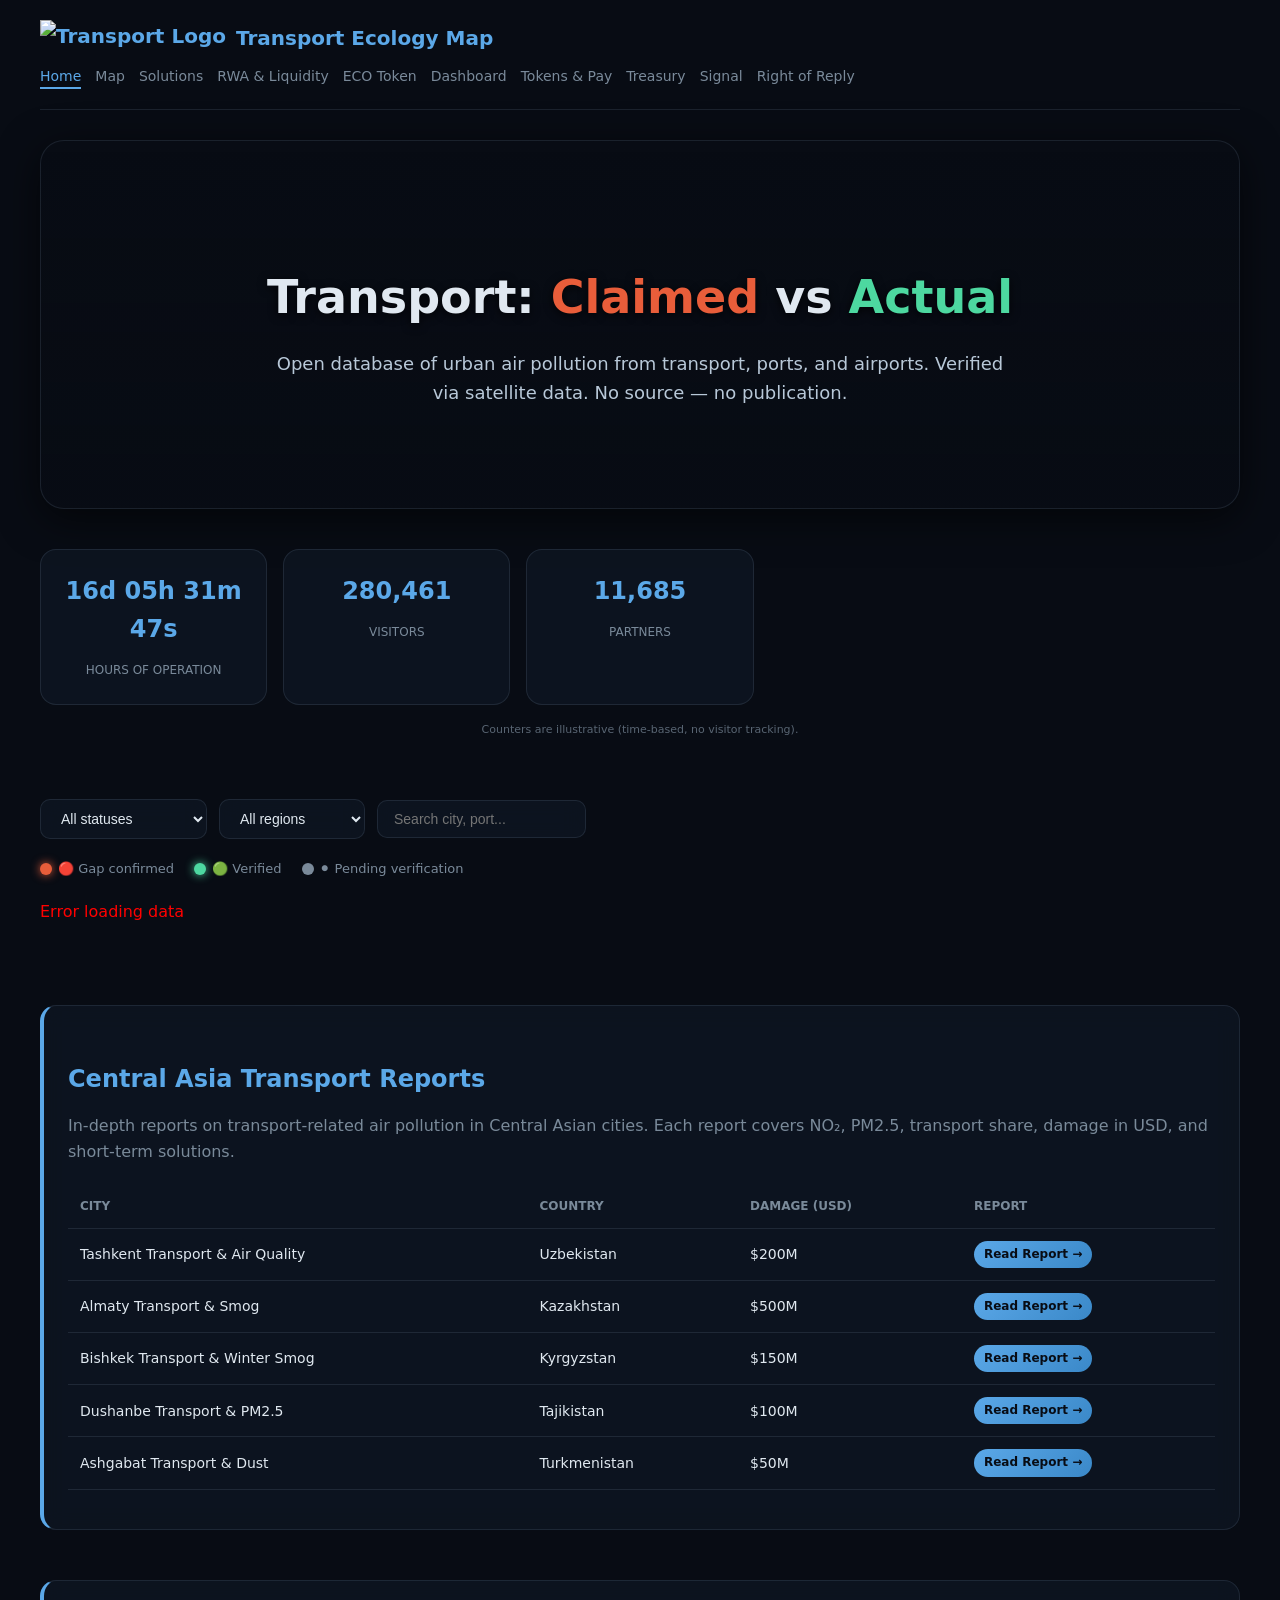
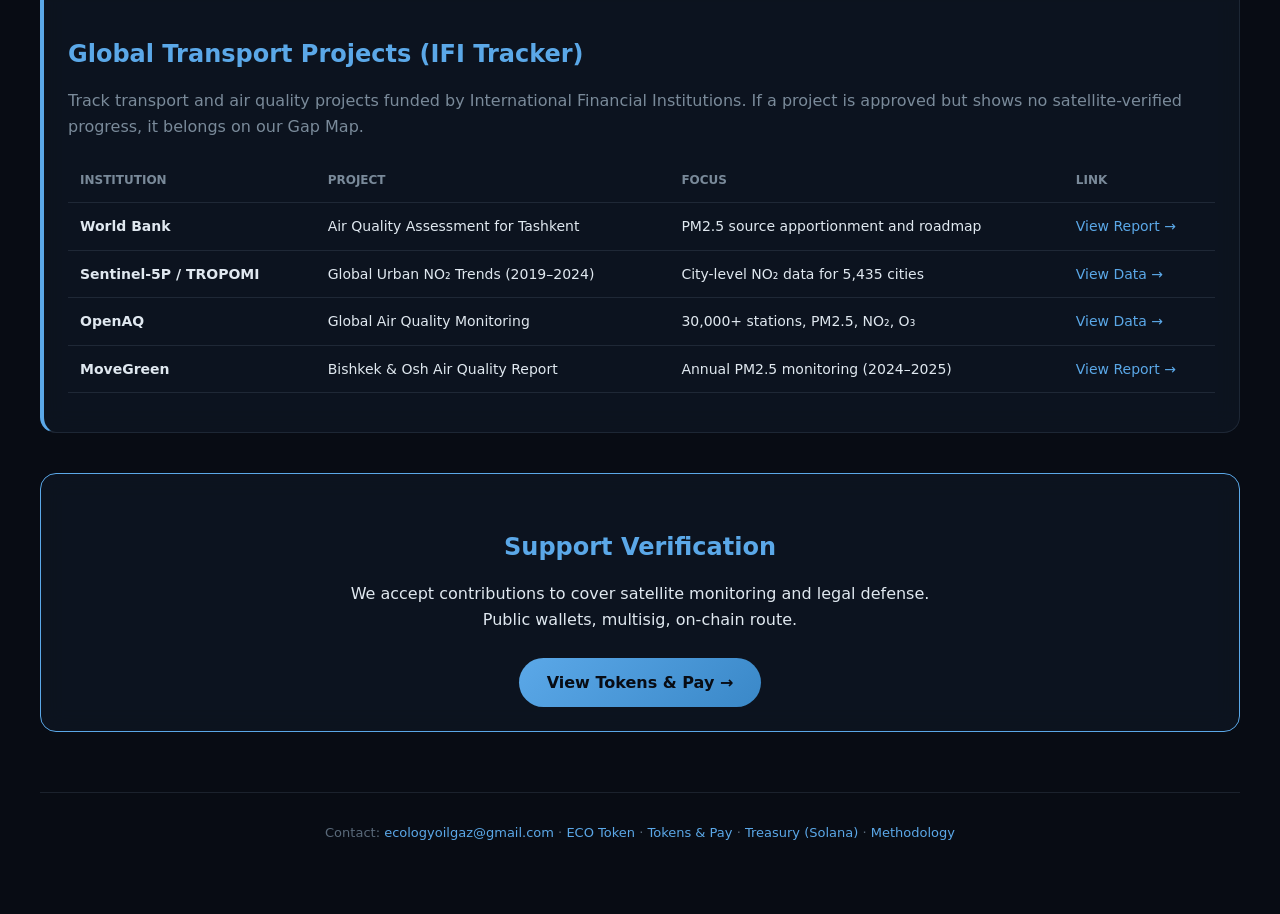
==== index.html @ 76d33da2 "Create index.html" ====
<!DOCTYPE html>
<html lang="en">
<head>
<meta charset="UTF-8">
<meta name="viewport" content="width=device-width,initial-scale=1">
<title>Transport Ecology Map — Claimed vs Actual</title>
<meta name="description" content="Open database of urban air pollution from transport: NO₂, PM2.5, port emissions, airport impact. Verified via satellite data.">
<link rel="icon" href="transport-icon-loss.png" type="image/png">
<link rel="stylesheet" href="style.css">
</head>
<body>
<header>
  <div class="logo"><img src="transport-logo.png" alt="Transport Logo"> Transport Ecology Map</div>
  <nav>
    <a href="index.html" class="active">Home</a>
    <a href="map.html">Map</a>
    <a href="solutions.html">Solutions</a>
    <a href="rwa.html">RWA & Liquidity</a>
    <a href="eco-token.html">ECO Token</a>
    <a href="dashboard.html">Dashboard</a>
    <a href="tokens.html">Tokens & Pay</a>
    <a href="treasury.html">Treasury</a>
    <a href="signal.html">Signal</a>
    <a href="response.html">Right of Reply</a>
  </nav>
</header>
<main>
  <section class="hero">
    <h1>Transport: <span class="red">Claimed</span> vs <span class="green">Actual</span></h1>
    <p>Open database of urban air pollution from transport, ports, and airports. Verified via satellite data. No source — no publication.</p>
  </section>

  <section id="live-counters"></section>
  <section class="stats" id="stats"></section>
  
  <div class="filters">
    <select id="filter-status">
      <option value="">All statuses</option>
      <option value="red">🔴 Gap confirmed</option>
      <option value="green">🟢 Verified</option>
      <option value="gray">⚫ Pending</option>
    </select>
    <select id="filter-region">
      <option value="">All regions</option>
      <option>Africa</option><option>Asia</option><option>Central Asia</option>
      <option>Europe</option><option>North America</option><option>South America</option>
      <option>Oceania</option><option>Middle East</option><option>Global</option>
    </select>
    <input id="filter-search" type="search" placeholder="Search city, port...">
  </div>
  
  <div class="legend">
    <span><i class="dot red"></i> 🔴 Gap confirmed</span>
    <span><i class="dot green"></i> 🟢 Verified</span>
    <span><i class="dot gray"></i> ⚫ Pending verification</span>
  </div>
  
  <section id="cards" class="grid"></section>
  <div id="pagination" class="pagination"></div>

  <!-- CENTRAL ASIA TRANSPORT REPORTS -->
  <section class="detail-block" style="border-left: 4px solid var(--gold); margin-top: 50px;">
    <h2>Central Asia Transport Reports</h2>
    <p style="color:var(--muted); margin-bottom: 20px;">
      In-depth reports on transport-related air pollution in Central Asian cities. 
      Each report covers NO₂, PM2.5, transport share, damage in USD, and short-term solutions.
    </p>
    <table style="width:100%;">
      <thead><tr><th>City</th><th>Country</th><th>Damage (USD)</th><th>Report</th></tr></thead>
      <tbody>
        <tr>
          <td>Tashkent Transport & Air Quality</td>
          <td>Uzbekistan</td>
          <td>$200M</td>
          <td><a href="report-transport-uz.html" class="btn-primary" style="padding: 4px 10px; font-size: 12px; margin-top: 0;">Read Report →</a></td>
        </tr>
        <tr>
          <td>Almaty Transport & Smog</td>
          <td>Kazakhstan</td>
          <td>$500M</td>
          <td><a href="report-transport-kz.html" class="btn-primary" style="padding: 4px 10px; font-size: 12px; margin-top: 0;">Read Report →</a></td>
        </tr>
        <tr>
          <td>Bishkek Transport & Winter Smog</td>
          <td>Kyrgyzstan</td>
          <td>$150M</td>
          <td><a href="report-transport-kg.html" class="btn-primary" style="padding: 4px 10px; font-size: 12px; margin-top: 0;">Read Report →</a></td>
        </tr>
        <tr>
          <td>Dushanbe Transport & PM2.5</td>
          <td>Tajikistan</td>
          <td>$100M</td>
          <td><a href="report-transport-tj.html" class="btn-primary" style="padding: 4px 10px; font-size: 12px; margin-top: 0;">Read Report →</a></td>
        </tr>
        <tr>
          <td>Ashgabat Transport & Dust</td>
          <td>Turkmenistan</td>
          <td>$50M</td>
          <td><a href="report-transport-tm.html" class="btn-primary" style="padding: 4px 10px; font-size: 12px; margin-top: 0;">Read Report →</a></td>
        </tr>
      </tbody>
    </table>
  </section>

  <!-- IFI TRACKER -->
  <section class="detail-block" style="border-left: 4px solid var(--gold); margin-top: 50px;">
    <h2>Global Transport Projects (IFI Tracker)</h2>
    <p style="color:var(--muted); margin-bottom: 20px;">
      Track transport and air quality projects funded by International Financial Institutions. 
      If a project is approved but shows no satellite-verified progress, it belongs on our Gap Map.
    </p>
    <table style="width:100%;">
      <thead><tr><th>Institution</th><th>Project</th><th>Focus</th><th>Link</th></tr></thead>
      <tbody>
        <tr>
          <td><strong>World Bank</strong></td>
          <td>Air Quality Assessment for Tashkent</td>
          <td>PM2.5 source apportionment and roadmap</td>
          <td><a href="https://www.worldbank.org/en/country/uzbekistan/publication/air-quality-assessment-for-tashkent" target="_blank">View Report →</a></td>
        </tr>
        <tr>
          <td><strong>Sentinel-5P / TROPOMI</strong></td>
          <td>Global Urban NO₂ Trends (2019–2024)</td>
          <td>City-level NO₂ data for 5,435 cities</td>
          <td><a href="https://sentinels.copernicus.eu/" target="_blank">View Data →</a></td>
        </tr>
        <tr>
          <td><strong>OpenAQ</strong></td>
          <td>Global Air Quality Monitoring</td>
          <td>30,000+ stations, PM2.5, NO₂, O₃</td>
          <td><a href="https://openaq.org/" target="_blank">View Data →</a></td>
        </tr>
        <tr>
          <td><strong>MoveGreen</strong></td>
          <td>Bishkek & Osh Air Quality Report</td>
          <td>Annual PM2.5 monitoring (2024–2025)</td>
          <td><a href="https://movegreen.kg/" target="_blank">View Report →</a></td>
        </tr>
      </tbody>
    </table>
  </section>

  <section class="detail-block" style="text-align:center; border-color: var(--gold); margin-top: 40px;">
    <h2>Support Verification</h2>
    <p style="max-width: 600px; margin: 0 auto 15px auto;">We accept contributions to cover satellite monitoring and legal defense. Public wallets, multisig, on-chain route.</p>
    <a href="tokens.html" class="btn-primary">View Tokens & Pay →</a>
  </section>
</main>
<footer>
  <p>Contact: <a href="mailto:ecologyoilgaz@gmail.com">ecologyoilgaz@gmail.com</a> ·
    <a href="eco-token.html">ECO Token</a> ·
    <a href="tokens.html">Tokens & Pay</a> ·
    <a href="treasury.html">Treasury (Solana)</a> ·
    <a href="methodology.html">Methodology</a>
  </p>
</footer>
<script src="counter.js"></script>
<script src="app.js"></script>
</body>
</html>
---- style.css ----
:root{
  --bg:#080c14;
  --text:#E0E8F0;
  --red:#E85D3A;
  --green:#4DD8A0;
  --gold:#5BA8E8;
  --muted:#7A8A9A;
  --card:rgba(14,22,34,0.85);
  --border:rgba(160,190,220,0.12);
}
*{margin:0;padding:0;box-sizing:border-box;}
body{
  font-family:system-ui,-apple-system,sans-serif;
  background-color:var(--bg);
  background-image:url('transport-pattern-bg.png');
  background-size:cover;
  background-attachment:fixed;
  background-position:center;
  color:var(--text);
  line-height:1.6;
  padding:0 20px 40px;
}
a{color:var(--gold);text-decoration:none;transition:0.2s;}
a:hover{text-decoration:underline;opacity:0.85;}

header{
  display:flex;justify-content:space-between;align-items:center;
  padding:20px 0;border-bottom:1px solid var(--border);
  margin-bottom:30px;flex-wrap:wrap;gap:10px;
  max-width:1200px;margin-left:auto;margin-right:auto;
  position:relative;z-index:10;
}
.logo{display:flex;align-items:center;gap:10px;font-weight:700;font-size:20px;color:var(--gold);}
.logo img{height:35px;}
nav{display:flex;gap:14px;flex-wrap:wrap;}
nav a{color:var(--muted);font-size:14px;font-weight:500;}
nav a:hover{color:var(--gold);}
nav a.active{color:var(--gold);border-bottom:2px solid var(--gold);}

main{max-width:1200px;margin:0 auto;position:relative;z-index:10;}

.hero{
  text-align:center;padding:100px 20px;margin-bottom:40px;border-radius:24px;
  background-image:linear-gradient(rgba(8,12,20,0.75),rgba(8,12,20,0.95)),url('transport-hero-bg.png');
  background-size:cover;background-position:center;
  border:1px solid var(--border);box-shadow:0 10px 40px rgba(0,0,0,0.6);
}
.hero h1{font-size:46px;margin-bottom:15px;text-shadow:0 2px 10px rgba(0,0,0,0.8);}
.hero .red{color:var(--red);}
.hero .green{color:var(--green);}
.hero p{color:#B8C8D8;max-width:750px;margin:0 auto;font-size:18px;}

.stats{display:grid;grid-template-columns:repeat(4,1fr);gap:16px;margin:30px 0;}
.stat{
  background:var(--card);backdrop-filter:blur(12px);
  border:1px solid var(--border);border-radius:16px;padding:24px 18px;
  text-align:center;position:relative;overflow:hidden;
}
.stat .num{display:block;font-size:28px;font-weight:700;color:var(--gold);position:relative;z-index:2;}
.stat .label{font-size:12px;color:var(--muted);position:relative;z-index:2;text-transform:uppercase;letter-spacing:0.5px;}
.stat.loss-icon::before{
  content:'';position:absolute;top:50%;left:50%;transform:translate(-50%,-50%);
  width:100px;height:100px;background-image:url('transport-icon-loss.png');
  background-size:contain;background-repeat:no-repeat;opacity:0.15;z-index:1;
}

#live-counters{display:grid;grid-template-columns:repeat(auto-fit,minmax(200px,1fr));gap:16px;margin:30px 0;}
.counter-card{background:var(--card);border:1px solid var(--border);border-radius:16px;padding:22px 18px;text-align:center;}
.counter-card .counter-val{display:block;font-size:24px;font-weight:700;color:var(--gold);margin-bottom:8px;}
.counter-card .counter-lbl{font-size:12px;color:var(--muted);text-transform:uppercase;}
.counter-note{grid-column:1/-1;font-size:11px;color:var(--muted);text-align:center;opacity:0.7;}

.grid{display:grid;grid-template-columns:repeat(auto-fill,minmax(300px,1fr));gap:20px;margin:20px 0;}
.card{
  background:var(--card);backdrop-filter:blur(12px);
  border-radius:16px;padding:22px;color:var(--text);border:1px solid var(--border);
  transition:0.3s;display:flex;flex-direction:column;
}
.card:hover{border-color:var(--gold);transform:translateY(-4px);box-shadow:0 8px 25px rgba(91,168,232,0.15);}
.card.red{border-left:4px solid var(--red);}
.card.green{border-left:4px solid var(--green);}
.card.gray{border-left:4px solid var(--muted);}
.card-title{font-weight:600;margin-bottom:8px;font-size:16px;line-height:1.4;}
.card-meta{font-size:13px;color:var(--muted);margin-bottom:4px;}
.card-country{font-size:11px;text-transform:uppercase;color:#5A6A7A;margin-top:auto;padding-top:12px;}

.filters{display:flex;gap:12px;flex-wrap:wrap;margin:20px 0;align-items:center;}
.filters select,.filters input{
  background:var(--card);border:1px solid var(--border);color:var(--text);
  padding:10px 16px;border-radius:10px;font-size:14px;outline:none;backdrop-filter:blur(12px);
}
.filters select:focus,.filters input:focus{border-color:var(--gold);}

h1{font-size:34px;margin:20px 0;}
h2{font-size:24px;margin:30px 0 15px;color:var(--gold);}
h3{font-size:15px;margin:20px 0 8px;color:var(--muted);text-transform:uppercase;letter-spacing:1px;}
table{width:100%;border-collapse:collapse;margin:15px 0;font-size:14px;}
th,td{padding:12px;text-align:left;border-bottom:1px solid var(--border);}
th{color:var(--muted);font-size:12px;text-transform:uppercase;}

.detail-block{background:var(--card);backdrop-filter:blur(12px);border:1px solid var(--border);border-radius:16px;padding:24px;margin:20px 0;}
.detail-block p{margin:8px 0;}

.status-badge{display:inline-block;padding:6px 16px;border-radius:20px;font-size:13px;font-weight:600;margin:10px 0;}
.status-badge.red{background:rgba(232,93,58,.15);color:var(--red);border:1px solid rgba(232,93,58,.3);}
.status-badge.green{background:rgba(77,216,160,.15);color:var(--green);border:1px solid rgba(77,216,160,.3);}
.status-badge.gray{background:rgba(122,138,154,.15);color:var(--muted);border:1px solid rgba(122,138,154,.3);}

.btn-primary{
  display:inline-block;background:linear-gradient(135deg,var(--gold),#3A88C8);
  color:var(--bg);padding:12px 28px;border-radius:30px;font-weight:700;
  margin-top:10px;transition:0.3s;border:none;cursor:pointer;
}
.btn-primary:hover{transform:scale(1.03);box-shadow:0 0 20px rgba(91,168,232,0.4);text-decoration:none;}

.img-hero{max-width:350px;width:100%;margin:20px auto;display:block;filter:drop-shadow(0 0 30px rgba(91,168,232,0.25));}

#map{
  height:70vh;border-radius:16px;border:1px solid var(--border);
  background-image:url('transport-map-bg.png');background-size:cover;background-position:center;
  box-shadow:0 10px 30px rgba(0,0,0,0.5);
}
.legend{display:flex;gap:20px;margin:15px 0;font-size:13px;color:var(--muted);flex-wrap:wrap;}
.legend span{display:flex;align-items:center;gap:6px;}
.dot{width:12px;height:12px;border-radius:50%;display:inline-block;}
.dot.red{background:var(--red);box-shadow:0 0 10px var(--red);}
.dot.green{background:var(--green);box-shadow:0 0 10px var(--green);}
.dot.gray{background:var(--muted);}

.pagination{display:flex;gap:8px;justify-content:center;margin:30px 0;flex-wrap:wrap;}
.pagination button{
  background:var(--card);border:1px solid var(--border);color:var(--text);
  padding:8px 16px;border-radius:10px;cursor:pointer;font-weight:600;
}
.pagination button:hover{border-color:var(--gold);}
.pagination button.active{background:var(--gold);color:var(--bg);border-color:var(--gold);}

footer{
  margin-top:60px;padding:30px 0;border-top:1px solid var(--border);
  font-size:13px;color:#5A6A7A;text-align:center;
  max-width:1200px;margin-left:auto;margin-right:auto;
}
code{
  background:rgba(0,0,0,0.4);padding:4px 8px;border-radius:6px;
  font-size:13px;color:var(--gold);word-break:break-all;border:1px solid var(--border);
}

@media(max-width:768px){
  .stats{grid-template-columns:1fr 1fr;}
  .hero h1{font-size:32px;}
  .hero{padding:60px 20px;}
  header{flex-direction:column;align-items:flex-start;}
}
@media(max-width:480px){.stats{grid-template-columns:1fr;}}
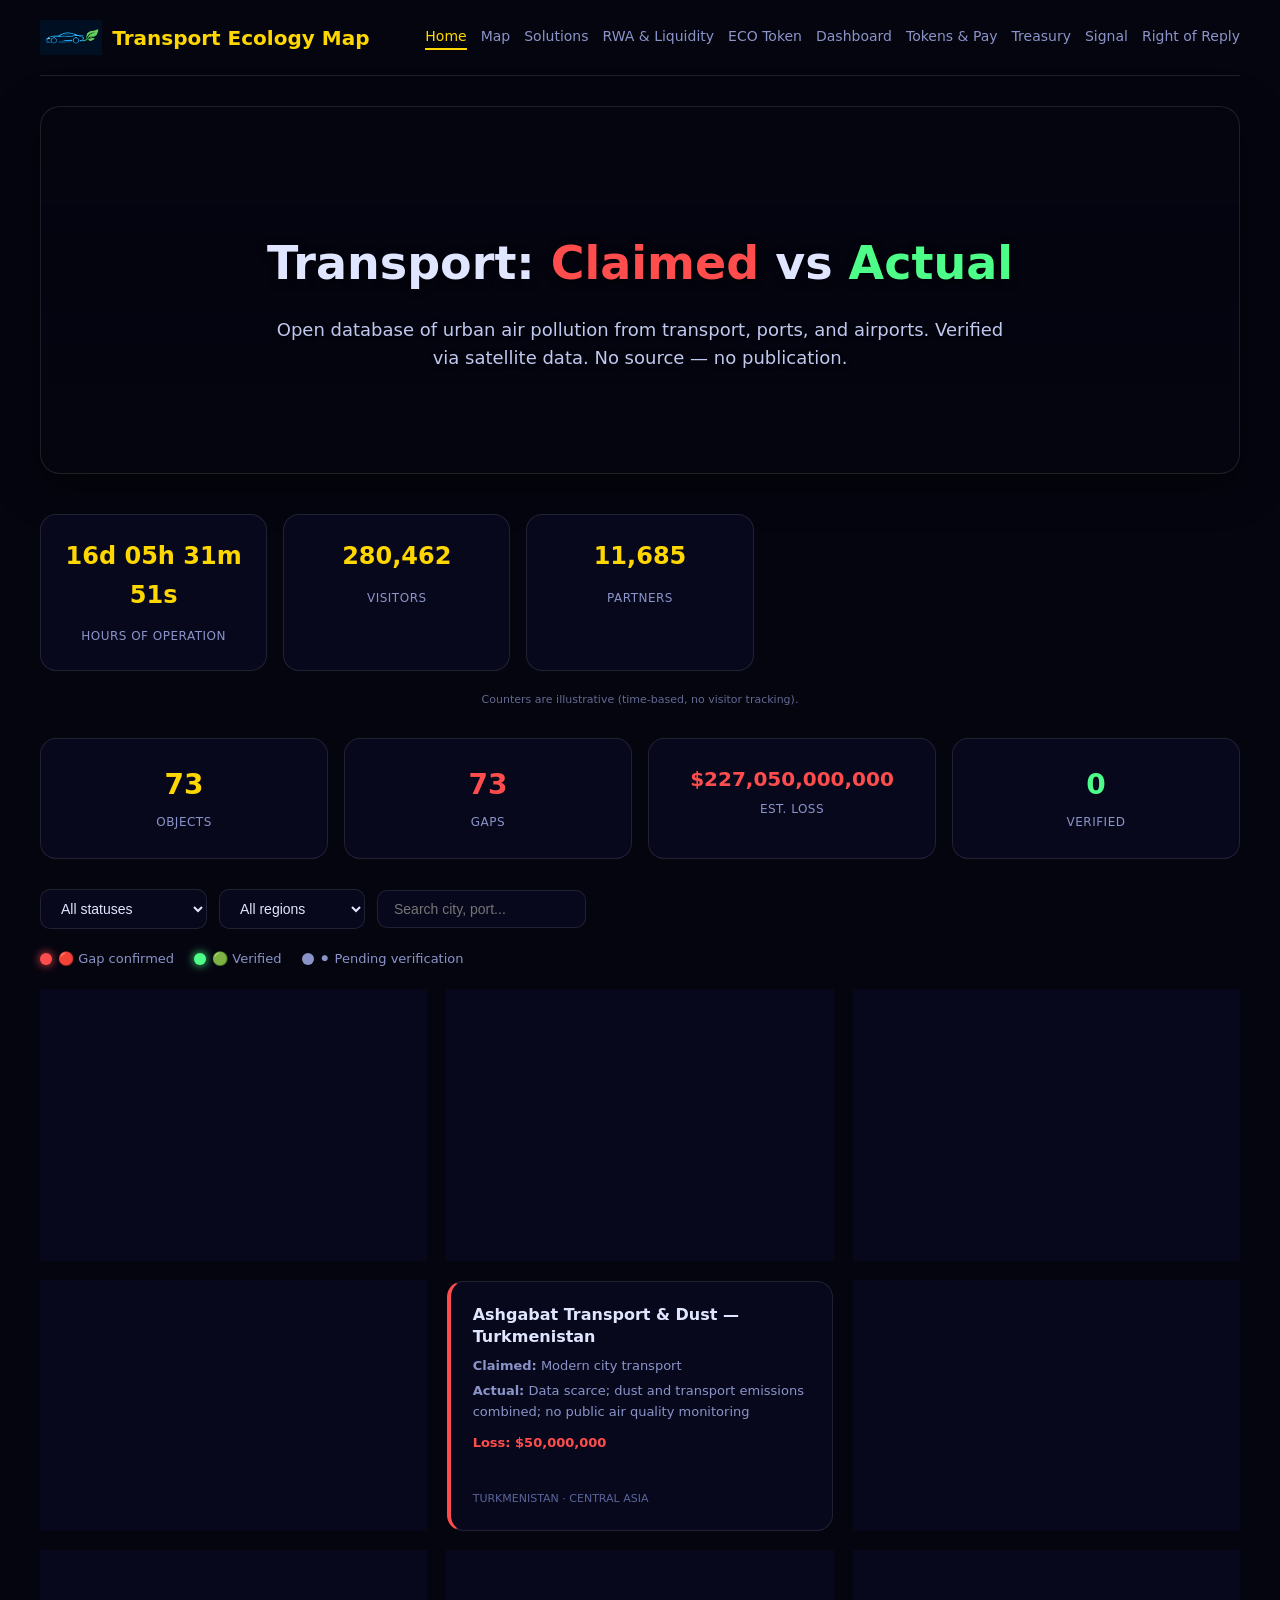
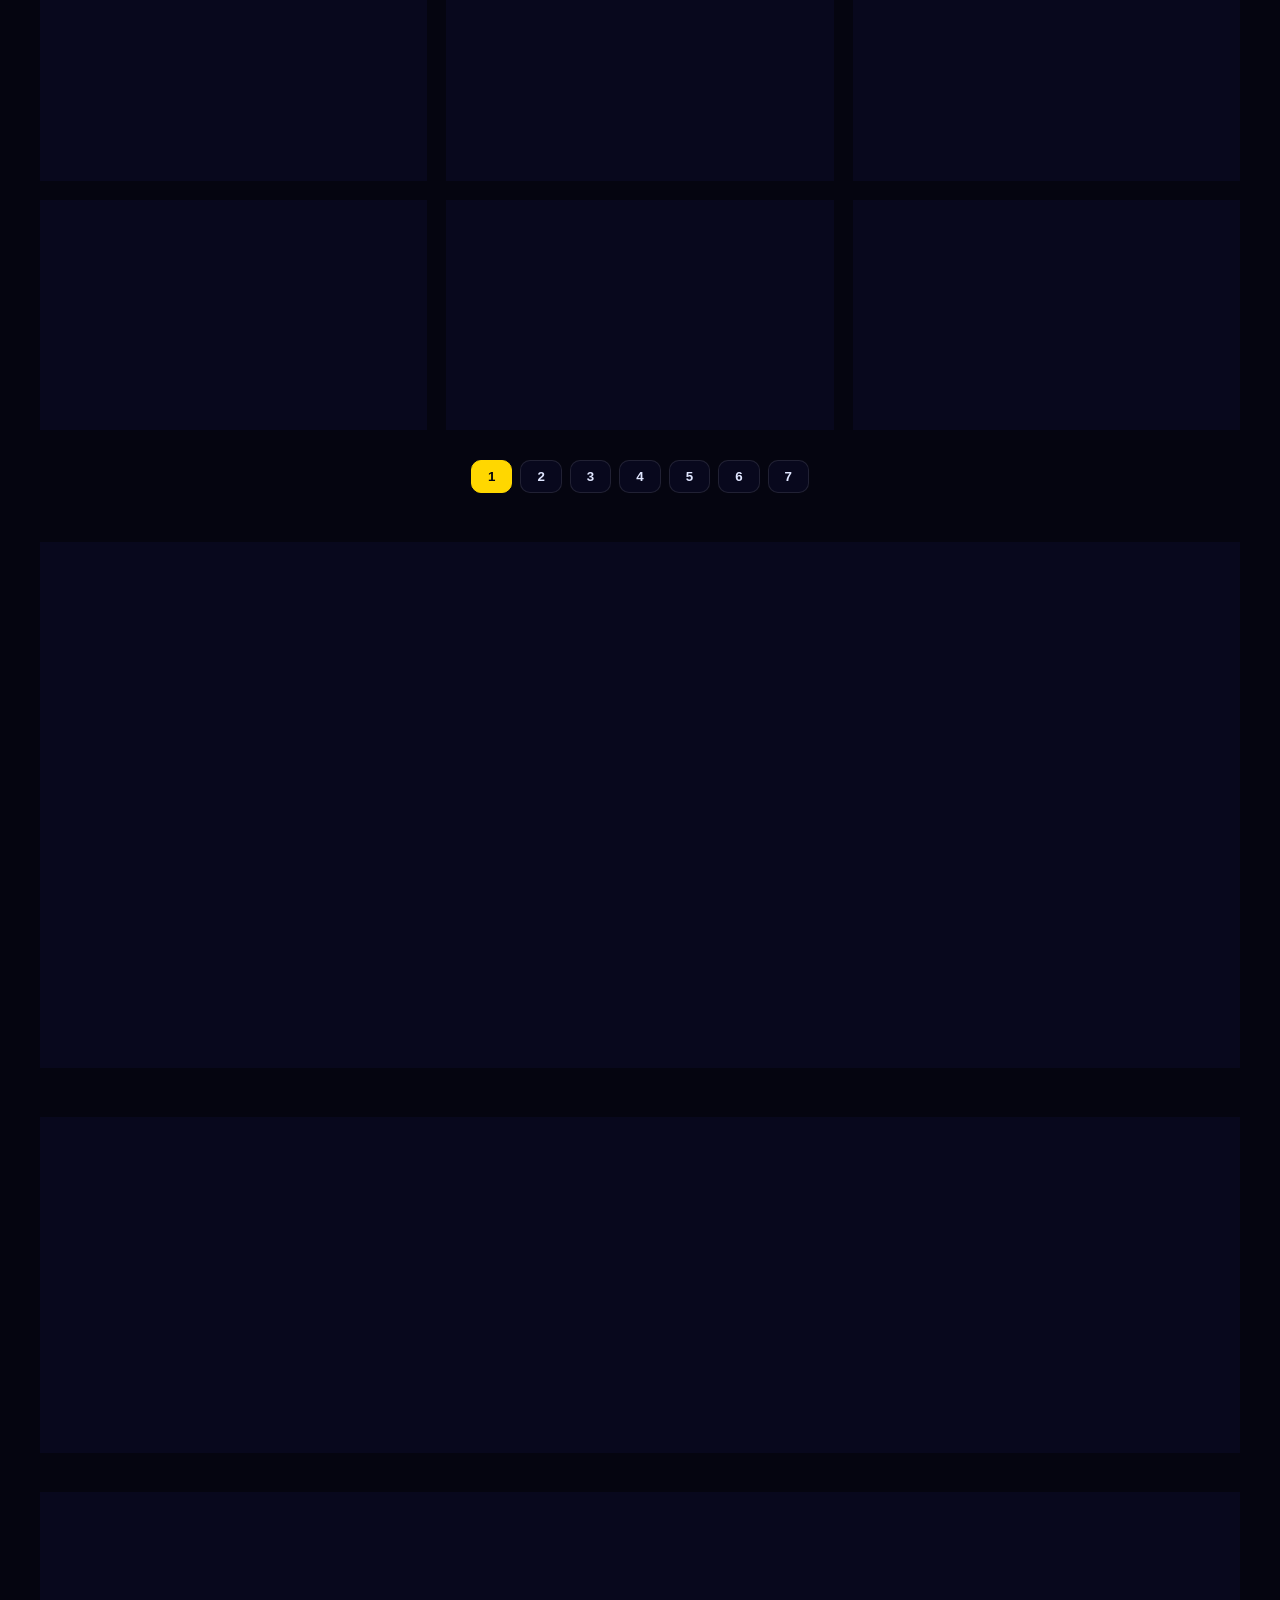
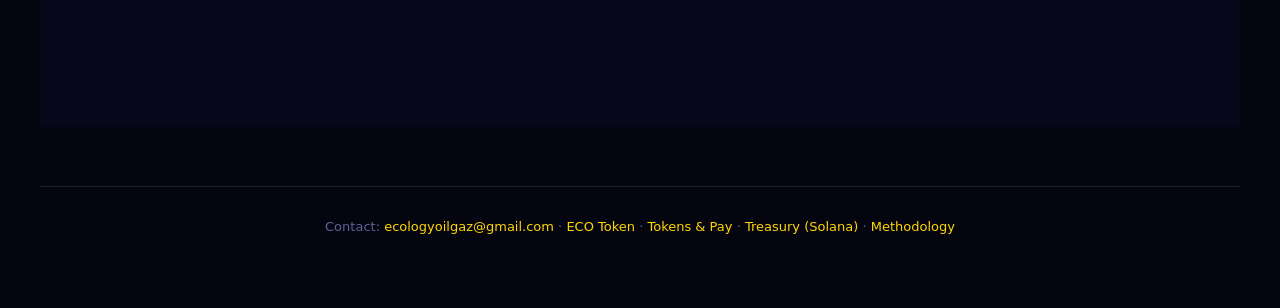
==== commit 191e1b4f: "Update index.html" ====
--- a/index.html
+++ b/index.html
@@ -68,36 +68,11 @@
     <table style="width:100%;">
       <thead><tr><th>City</th><th>Country</th><th>Damage (USD)</th><th>Report</th></tr></thead>
       <tbody>
-        <tr>
-          <td>Tashkent Transport & Air Quality</td>
-          <td>Uzbekistan</td>
-          <td>$200M</td>
-          <td><a href="report-transport-uz.html" class="btn-primary" style="padding: 4px 10px; font-size: 12px; margin-top: 0;">Read Report →</a></td>
-        </tr>
-        <tr>
-          <td>Almaty Transport & Smog</td>
-          <td>Kazakhstan</td>
-          <td>$500M</td>
-          <td><a href="report-transport-kz.html" class="btn-primary" style="padding: 4px 10px; font-size: 12px; margin-top: 0;">Read Report →</a></td>
-        </tr>
-        <tr>
-          <td>Bishkek Transport & Winter Smog</td>
-          <td>Kyrgyzstan</td>
-          <td>$150M</td>
-          <td><a href="report-transport-kg.html" class="btn-primary" style="padding: 4px 10px; font-size: 12px; margin-top: 0;">Read Report →</a></td>
-        </tr>
-        <tr>
-          <td>Dushanbe Transport & PM2.5</td>
-          <td>Tajikistan</td>
-          <td>$100M</td>
-          <td><a href="report-transport-tj.html" class="btn-primary" style="padding: 4px 10px; font-size: 12px; margin-top: 0;">Read Report →</a></td>
-        </tr>
-        <tr>
-          <td>Ashgabat Transport & Dust</td>
-          <td>Turkmenistan</td>
-          <td>$50M</td>
-          <td><a href="report-transport-tm.html" class="btn-primary" style="padding: 4px 10px; font-size: 12px; margin-top: 0;">Read Report →</a></td>
-        </tr>
+        <tr><td>Tashkent Transport & Air Quality</td><td>Uzbekistan</td><td>$200M</td><td><a href="report-transport-uz.html" class="btn-primary" style="padding:4px 10px;font-size:12px;margin-top:0;">Read Report →</a></td></tr>
+        <tr><td>Almaty Transport & Smog</td><td>Kazakhstan</td><td>$500M</td><td><a href="report-transport-kz.html" class="btn-primary" style="padding:4px 10px;font-size:12px;margin-top:0;">Read Report →</a></td></tr>
+        <tr><td>Bishkek Transport & Winter Smog</td><td>Kyrgyzstan</td><td>$150M</td><td><a href="report-transport-kg.html" class="btn-primary" style="padding:4px 10px;font-size:12px;margin-top:0;">Read Report →</a></td></tr>
+        <tr><td>Dushanbe Transport & PM2.5</td><td>Tajikistan</td><td>$100M</td><td><a href="report-transport-tj.html" class="btn-primary" style="padding:4px 10px;font-size:12px;margin-top:0;">Read Report →</a></td></tr>
+        <tr><td>Ashgabat Transport & Dust</td><td>Turkmenistan</td><td>$50M</td><td><a href="report-transport-tm.html" class="btn-primary" style="padding:4px 10px;font-size:12px;margin-top:0;">Read Report →</a></td></tr>
       </tbody>
     </table>
   </section>
@@ -105,44 +80,19 @@
   <!-- IFI TRACKER -->
   <section class="detail-block" style="border-left: 4px solid var(--gold); margin-top: 50px;">
     <h2>Global Transport Projects (IFI Tracker)</h2>
-    <p style="color:var(--muted); margin-bottom: 20px;">
-      Track transport and air quality projects funded by International Financial Institutions. 
-      If a project is approved but shows no satellite-verified progress, it belongs on our Gap Map.
-    </p>
     <table style="width:100%;">
       <thead><tr><th>Institution</th><th>Project</th><th>Focus</th><th>Link</th></tr></thead>
       <tbody>
-        <tr>
-          <td><strong>World Bank</strong></td>
-          <td>Air Quality Assessment for Tashkent</td>
-          <td>PM2.5 source apportionment and roadmap</td>
-          <td><a href="https://www.worldbank.org/en/country/uzbekistan/publication/air-quality-assessment-for-tashkent" target="_blank">View Report →</a></td>
-        </tr>
-        <tr>
-          <td><strong>Sentinel-5P / TROPOMI</strong></td>
-          <td>Global Urban NO₂ Trends (2019–2024)</td>
-          <td>City-level NO₂ data for 5,435 cities</td>
-          <td><a href="https://sentinels.copernicus.eu/" target="_blank">View Data →</a></td>
-        </tr>
-        <tr>
-          <td><strong>OpenAQ</strong></td>
-          <td>Global Air Quality Monitoring</td>
-          <td>30,000+ stations, PM2.5, NO₂, O₃</td>
-          <td><a href="https://openaq.org/" target="_blank">View Data →</a></td>
-        </tr>
-        <tr>
-          <td><strong>MoveGreen</strong></td>
-          <td>Bishkek & Osh Air Quality Report</td>
-          <td>Annual PM2.5 monitoring (2024–2025)</td>
-          <td><a href="https://movegreen.kg/" target="_blank">View Report →</a></td>
-        </tr>
+        <tr><td><strong>World Bank</strong></td><td>Air Quality Assessment for Tashkent</td><td>PM2.5 source apportionment</td><td><a href="https://www.worldbank.org/en/country/uzbekistan/publication/air-quality-assessment-for-tashkent" target="_blank">View →</a></td></tr>
+        <tr><td><strong>Sentinel-5P</strong></td><td>Global Urban NO₂ Trends</td><td>City-level NO₂ data</td><td><a href="https://sentinels.copernicus.eu/" target="_blank">View →</a></td></tr>
+        <tr><td><strong>OpenAQ</strong></td><td>Global Air Quality Monitoring</td><td>30,000+ stations</td><td><a href="https://openaq.org/" target="_blank">View →</a></td></tr>
       </tbody>
     </table>
   </section>
 
   <section class="detail-block" style="text-align:center; border-color: var(--gold); margin-top: 40px;">
     <h2>Support Verification</h2>
-    <p style="max-width: 600px; margin: 0 auto 15px auto;">We accept contributions to cover satellite monitoring and legal defense. Public wallets, multisig, on-chain route.</p>
+    <p style="max-width: 600px; margin: 0 auto 15px auto;">We accept contributions to cover satellite monitoring and legal defense.</p>
     <a href="tokens.html" class="btn-primary">View Tokens & Pay →</a>
   </section>
 </main>
--- a/style.css
+++ b/style.css
@@ -1,154 +1,176 @@
-:root{
-  --bg:#080c14;
-  --text:#E0E8F0;
-  --red:#E85D3A;
-  --green:#4DD8A0;
-  --gold:#5BA8E8;
-  --muted:#7A8A9A;
-  --card:rgba(14,22,34,0.85);
-  --border:rgba(160,190,220,0.12);
+:root {
+  --bg: #050510;
+  --text: #E0E6FF;
+  --red: #FF4D4D;
+  --green: #4DFF88;
+  --gold: #FFD700;
+  --muted: #8A94C8;
+  --card: rgba(10, 10, 32, 0.85);
+  --border: rgba(255, 255, 255, 0.1);
 }
-*{margin:0;padding:0;box-sizing:border-box;}
-body{
-  font-family:system-ui,-apple-system,sans-serif;
-  background-color:var(--bg);
-  background-image:url('transport-pattern-bg.png');
-  background-size:cover;
-  background-attachment:fixed;
-  background-position:center;
-  color:var(--text);
-  line-height:1.6;
-  padding:0 20px 40px;
+* { margin: 0; padding: 0; box-sizing: border-box; }
+body {
+  font-family: system-ui, -apple-system, sans-serif;
+  background-color: var(--bg);
+  background-image: url('pattern-bg.png'); /* Твой общий паттерн */
+  background-size: cover;
+  background-attachment: fixed;
+  background-position: center;
+  color: var(--text);
+  line-height: 1.6;
+  padding: 0 20px 40px;
 }
-a{color:var(--gold);text-decoration:none;transition:0.2s;}
-a:hover{text-decoration:underline;opacity:0.85;}
+a { color: var(--gold); text-decoration: none; transition: 0.2s; }
+a:hover { text-decoration: underline; opacity: 0.8; }
 
-header{
-  display:flex;justify-content:space-between;align-items:center;
-  padding:20px 0;border-bottom:1px solid var(--border);
-  margin-bottom:30px;flex-wrap:wrap;gap:10px;
-  max-width:1200px;margin-left:auto;margin-right:auto;
-  position:relative;z-index:10;
+header {
+  display: flex; justify-content: space-between; align-items: center;
+  padding: 20px 0; border-bottom: 1px solid var(--border);
+  margin-bottom: 30px; flex-wrap: wrap; gap: 10px;
+  max-width: 1200px; margin-left: auto; margin-right: auto;
+  position: relative; z-index: 10;
 }
-.logo{display:flex;align-items:center;gap:10px;font-weight:700;font-size:20px;color:var(--gold);}
-.logo img{height:35px;}
-nav{display:flex;gap:14px;flex-wrap:wrap;}
-nav a{color:var(--muted);font-size:14px;font-weight:500;}
-nav a:hover{color:var(--gold);}
-nav a.active{color:var(--gold);border-bottom:2px solid var(--gold);}
+.logo { display: flex; align-items: center; gap: 10px; font-weight: 700; font-size: 20px; color: var(--gold); }
+.logo img { height: 35px; }
 
-main{max-width:1200px;margin:0 auto;position:relative;z-index:10;}
+nav { display: flex; gap: 14px; flex-wrap: wrap; }
+nav a { color: var(--muted); font-size: 14px; font-weight: 500; }
+nav a:hover { color: var(--gold); }
+nav a.active { color: var(--gold); border-bottom: 2px solid var(--gold); }
 
-.hero{
-  text-align:center;padding:100px 20px;margin-bottom:40px;border-radius:24px;
-  background-image:linear-gradient(rgba(8,12,20,0.75),rgba(8,12,20,0.95)),url('transport-hero-bg.png');
-  background-size:cover;background-position:center;
-  border:1px solid var(--border);box-shadow:0 10px 40px rgba(0,0,0,0.6);
+main { max-width: 1200px; margin: 0 auto; position: relative; z-index: 10; }
+
+.hero {
+  text-align: center; padding: 100px 20px; margin-bottom: 40px; border-radius: 20px;
+  background-image: linear-gradient(rgba(5, 5, 16, 0.75), rgba(5, 5, 16, 0.95)), url('water-hero-bg.png');
+  background-size: cover; background-position: center;
+  border: 1px solid var(--border);
+  box-shadow: 0 10px 40px rgba(0, 0, 0, 0.6);
 }
-.hero h1{font-size:46px;margin-bottom:15px;text-shadow:0 2px 10px rgba(0,0,0,0.8);}
-.hero .red{color:var(--red);}
-.hero .green{color:var(--green);}
-.hero p{color:#B8C8D8;max-width:750px;margin:0 auto;font-size:18px;}
+.hero h1 { font-size: 46px; margin-bottom: 15px; text-shadow: 0 2px 10px rgba(0,0,0,0.8); }
+.hero .red { color: var(--red); }
+.hero .green { color: var(--green); }
+.hero p { color: #C0C8F0; max-width: 750px; margin: 0 auto; font-size: 18px; text-shadow: 0 1px 5px rgba(0,0,0,0.8); }
 
-.stats{display:grid;grid-template-columns:repeat(4,1fr);gap:16px;margin:30px 0;}
-.stat{
-  background:var(--card);backdrop-filter:blur(12px);
-  border:1px solid var(--border);border-radius:16px;padding:24px 18px;
-  text-align:center;position:relative;overflow:hidden;
+.stats { display: grid; grid-template-columns: repeat(4, 1fr); gap: 16px; margin: 30px 0; }
+.stat {
+  background: var(--card); backdrop-filter: blur(12px);
+  border: 1px solid var(--border); border-radius: 16px; padding: 24px 18px;
+  text-align: center; position: relative; overflow: hidden;
 }
-.stat .num{display:block;font-size:28px;font-weight:700;color:var(--gold);position:relative;z-index:2;}
-.stat .label{font-size:12px;color:var(--muted);position:relative;z-index:2;text-transform:uppercase;letter-spacing:0.5px;}
-.stat.loss-icon::before{
-  content:'';position:absolute;top:50%;left:50%;transform:translate(-50%,-50%);
-  width:100px;height:100px;background-image:url('transport-icon-loss.png');
-  background-size:contain;background-repeat:no-repeat;opacity:0.15;z-index:1;
+.stat .num { display: block; font-size: 28px; font-weight: 700; color: var(--gold); position: relative; z-index: 2; }
+.stat .label { font-size: 12px; color: var(--muted); position: relative; z-index: 2; text-transform: uppercase; letter-spacing: 0.5px; }
+.stat.loss-icon::before {
+  content: ''; position: absolute; top: 50%; left: 50%; transform: translate(-50%, -50%);
+  width: 100px; height: 100px; background-image: url('water-icon-loss.png');
+  background-size: contain; background-repeat: no-repeat; opacity: 0.15; z-index: 1;
 }
 
-#live-counters{display:grid;grid-template-columns:repeat(auto-fit,minmax(200px,1fr));gap:16px;margin:30px 0;}
-.counter-card{background:var(--card);border:1px solid var(--border);border-radius:16px;padding:22px 18px;text-align:center;}
-.counter-card .counter-val{display:block;font-size:24px;font-weight:700;color:var(--gold);margin-bottom:8px;}
-.counter-card .counter-lbl{font-size:12px;color:var(--muted);text-transform:uppercase;}
-.counter-note{grid-column:1/-1;font-size:11px;color:var(--muted);text-align:center;opacity:0.7;}
+.grid { display: grid; grid-template-columns: repeat(auto-fill, minmax(300px, 1fr)); gap: 20px; margin: 20px 0; }
+.card {
+  background: var(--card); backdrop-filter: blur(12px);
+  border-radius: 16px; padding: 22px; color: var(--text); border: 1px solid var(--border);
+  transition: 0.3s; display: flex; flex-direction: column;
+}
+.card:hover { border-color: var(--gold); transform: translateY(-4px); box-shadow: 0 8px 25px rgba(255,215,0,0.1); }
+.card.red { border-left: 4px solid var(--red); }
+.card.green { border-left: 4px solid var(--green); }
+.card.gray { border-left: 4px solid var(--muted); }
+.card-title { font-weight: 600; margin-bottom: 8px; font-size: 16px; line-height: 1.4; }
+.card-meta { font-size: 13px; color: var(--muted); margin-bottom: 4px; }
+.card-country { font-size: 11px; text-transform: uppercase; color:#5A649A; margin-top: auto; padding-top: 12px; }
 
-.grid{display:grid;grid-template-columns:repeat(auto-fill,minmax(300px,1fr));gap:20px;margin:20px 0;}
-.card{
-  background:var(--card);backdrop-filter:blur(12px);
-  border-radius:16px;padding:22px;color:var(--text);border:1px solid var(--border);
-  transition:0.3s;display:flex;flex-direction:column;
+.filters { display: flex; gap: 12px; flex-wrap: wrap; margin: 20px 0; align-items: center; }
+.filters select, .filters input {
+  background: var(--card); border: 1px solid var(--border); color: var(--text);
+  padding: 10px 16px; border-radius: 10px; font-size: 14px; outline: none; backdrop-filter: blur(12px);
 }
-.card:hover{border-color:var(--gold);transform:translateY(-4px);box-shadow:0 8px 25px rgba(91,168,232,0.15);}
-.card.red{border-left:4px solid var(--red);}
-.card.green{border-left:4px solid var(--green);}
-.card.gray{border-left:4px solid var(--muted);}
-.card-title{font-weight:600;margin-bottom:8px;font-size:16px;line-height:1.4;}
-.card-meta{font-size:13px;color:var(--muted);margin-bottom:4px;}
-.card-country{font-size:11px;text-transform:uppercase;color:#5A6A7A;margin-top:auto;padding-top:12px;}
+.filters select:focus, .filters input:focus { border-color: var(--gold); }
 
-.filters{display:flex;gap:12px;flex-wrap:wrap;margin:20px 0;align-items:center;}
-.filters select,.filters input{
-  background:var(--card);border:1px solid var(--border);color:var(--text);
-  padding:10px 16px;border-radius:10px;font-size:14px;outline:none;backdrop-filter:blur(12px);
+h1 { font-size: 34px; margin: 20px 0; }
+h2 { font-size: 24px; margin: 30px 0 15px; color: var(--gold); }
+h3 { font-size: 15px; margin: 20px 0 8px; color: var(--muted); text-transform: uppercase; letter-spacing: 1px; }
+table { width: 100%; border-collapse: collapse; margin: 15px 0; font-size: 14px; }
+th, td { padding: 12px; text-align: left; border-bottom: 1px solid var(--border); }
+th { color: var(--muted); font-size: 12px; text-transform: uppercase; }
+
+.detail-block {
+  background: var(--card); backdrop-filter: blur(12px);
+  border: 1px solid var(--border); border-radius: 16px; padding: 24px; margin: 20px 0;
 }
-.filters select:focus,.filters input:focus{border-color:var(--gold);}
+.detail-block p { margin: 8px 0; }
 
-h1{font-size:34px;margin:20px 0;}
-h2{font-size:24px;margin:30px 0 15px;color:var(--gold);}
-h3{font-size:15px;margin:20px 0 8px;color:var(--muted);text-transform:uppercase;letter-spacing:1px;}
-table{width:100%;border-collapse:collapse;margin:15px 0;font-size:14px;}
-th,td{padding:12px;text-align:left;border-bottom:1px solid var(--border);}
-th{color:var(--muted);font-size:12px;text-transform:uppercase;}
+.status-badge { display: inline-block; padding: 6px 16px; border-radius: 20px; font-size: 13px; font-weight: 600; margin: 10px 0; }
+.status-badge.red { background: rgba(255,77,77,.15); color: var(--red); border: 1px solid rgba(255,77,77,.3); }
+.status-badge.green { background: rgba(77,255,136,.15); color: var(--green); border: 1px solid rgba(77,255,136,.3); }
+.status-badge.gray { background: rgba(138,148,200,.15); color: var(--muted); border: 1px solid rgba(138,148,200,.3); }
 
-.detail-block{background:var(--card);backdrop-filter:blur(12px);border:1px solid var(--border);border-radius:16px;padding:24px;margin:20px 0;}
-.detail-block p{margin:8px 0;}
+.btn-primary {
+  display: inline-block; background: linear-gradient(135deg, var(--gold), #FFA500);
+  color: var(--bg); padding: 12px 28px; border-radius: 30px; font-weight: 700;
+  margin-top: 10px; transition: 0.3s; border: none; cursor: pointer;
+}
+.btn-primary:hover { transform: scale(1.03); box-shadow: 0 0 20px rgba(255,215,0,0.3); text-decoration: none; }
 
-.status-badge{display:inline-block;padding:6px 16px;border-radius:20px;font-size:13px;font-weight:600;margin:10px 0;}
-.status-badge.red{background:rgba(232,93,58,.15);color:var(--red);border:1px solid rgba(232,93,58,.3);}
-.status-badge.green{background:rgba(77,216,160,.15);color:var(--green);border:1px solid rgba(77,216,160,.3);}
-.status-badge.gray{background:rgba(122,138,154,.15);color:var(--muted);border:1px solid rgba(122,138,154,.3);}
+.img-hero { max-width: 350px; width: 100%; margin: 20px auto; display: block; filter: drop-shadow(0 0 30px rgba(255,215,0,0.2)); }
+.img-solution { width: 100%; border-radius: 12px; margin: 15px 0; border: 1px solid var(--border); }
+.img-satellite { max-width: 400px; width: 100%; margin: 20px auto; display: block; border-radius: 16px; border: 1px solid var(--border); box-shadow: 0 0 30px rgba(0,0,0,0.5); }
 
-.btn-primary{
-  display:inline-block;background:linear-gradient(135deg,var(--gold),#3A88C8);
-  color:var(--bg);padding:12px 28px;border-radius:30px;font-weight:700;
-  margin-top:10px;transition:0.3s;border:none;cursor:pointer;
+#map { height: 70vh; border-radius: 16px; border: 1px solid var(--border); background-image: url('water-map-bg.png'); background-size: cover; background-position: center; box-shadow: 0 10px 30px rgba(0,0,0,0.5); }
+.legend { display: flex; gap: 20px; margin: 15px 0; font-size: 13px; color: var(--muted); flex-wrap: wrap; }
+.legend span { display: flex; align-items: center; gap: 6px; }
+.dot { width: 12px; height: 12px; border-radius: 50%; display: inline-block; }
+.dot.red { background: var(--red); box-shadow: 0 0 10px var(--red); }
+.dot.green { background: var(--green); box-shadow: 0 0 10px var(--green); }
+.dot.gray { background: var(--muted); }
+
+.pagination { display: flex; gap: 8px; justify-content: center; margin: 30px 0; flex-wrap: wrap; }
+.pagination button { background: var(--card); border: 1px solid var(--border); color: var(--text); padding: 8px 16px; border-radius: 10px; cursor: pointer; font-weight: 600; }
+.pagination button:hover { border-color: var(--gold); }
+.pagination button.active { background: var(--gold); color: var(--bg); border-color: var(--gold); }
+
+footer { margin-top: 60px; padding: 30px 0; border-top: 1px solid var(--border); font-size: 13px; color:#5A649A; text-align: center; max-width: 1200px; margin-left: auto; margin-right: auto; }
+code { background: rgba(0,0,0,0.5); padding: 4px 8px; border-radius: 6px; font-size: 13px; color: var(--gold); word-break: break-all; border: 1px solid var(--border); }
+
+@media(max-width: 768px) {
+  .stats { grid-template-columns: 1fr 1fr; }
+  .hero h1 { font-size: 32px; }
+  .hero { padding: 60px 20px; }
+  header { flex-direction: column; align-items: flex-start; }
 }
-.btn-primary:hover{transform:scale(1.03);box-shadow:0 0 20px rgba(91,168,232,0.4);text-decoration:none;}
-
-.img-hero{max-width:350px;width:100%;margin:20px auto;display:block;filter:drop-shadow(0 0 30px rgba(91,168,232,0.25));}
-
-#map{
-  height:70vh;border-radius:16px;border:1px solid var(--border);
-  background-image:url('transport-map-bg.png');background-size:cover;background-position:center;
-  box-shadow:0 10px 30px rgba(0,0,0,0.5);
+@media(max-width: 480px) { .stats { grid-template-columns: 1fr; } }
+/* Live counters */
+#live-counters {
+  display: grid;
+  grid-template-columns: repeat(auto-fit, minmax(200px, 1fr));
+  gap: 16px;
+  margin: 30px 0;
 }
-.legend{display:flex;gap:20px;margin:15px 0;font-size:13px;color:var(--muted);flex-wrap:wrap;}
-.legend span{display:flex;align-items:center;gap:6px;}
-.dot{width:12px;height:12px;border-radius:50%;display:inline-block;}
-.dot.red{background:var(--red);box-shadow:0 0 10px var(--red);}
-.dot.green{background:var(--green);box-shadow:0 0 10px var(--green);}
-.dot.gray{background:var(--muted);}
-
-.pagination{display:flex;gap:8px;justify-content:center;margin:30px 0;flex-wrap:wrap;}
-.pagination button{
-  background:var(--card);border:1px solid var(--border);color:var(--text);
-  padding:8px 16px;border-radius:10px;cursor:pointer;font-weight:600;
+.counter-card {
+  background: var(--card);
+  border: 1px solid var(--border);
+  border-radius: 16px;
+  padding: 22px 18px;
+  text-align: center;
 }
-.pagination button:hover{border-color:var(--gold);}
-.pagination button.active{background:var(--gold);color:var(--bg);border-color:var(--gold);}
-
-footer{
-  margin-top:60px;padding:30px 0;border-top:1px solid var(--border);
-  font-size:13px;color:#5A6A7A;text-align:center;
-  max-width:1200px;margin-left:auto;margin-right:auto;
+.counter-card .counter-val {
+  display: block;
+  font-size: 24px;
+  font-weight: 700;
+  color: var(--gold);
+  margin-bottom: 8px;
 }
-code{
-  background:rgba(0,0,0,0.4);padding:4px 8px;border-radius:6px;
-  font-size:13px;color:var(--gold);word-break:break-all;border:1px solid var(--border);
+.counter-card .counter-lbl {
+  font-size: 12px;
+  color: var(--muted);
+  text-transform: uppercase;
+  letter-spacing: 0.5px;
 }
-
-@media(max-width:768px){
-  .stats{grid-template-columns:1fr 1fr;}
-  .hero h1{font-size:32px;}
-  .hero{padding:60px 20px;}
-  header{flex-direction:column;align-items:flex-start;}
+.counter-note {
+  grid-column: 1 / -1;
+  font-size: 11px;
+  color: var(--muted);
+  text-align: center;
+  opacity: 0.7;
+  margin-top: 4px;
 }
-@media(max-width:480px){.stats{grid-template-columns:1fr;}}
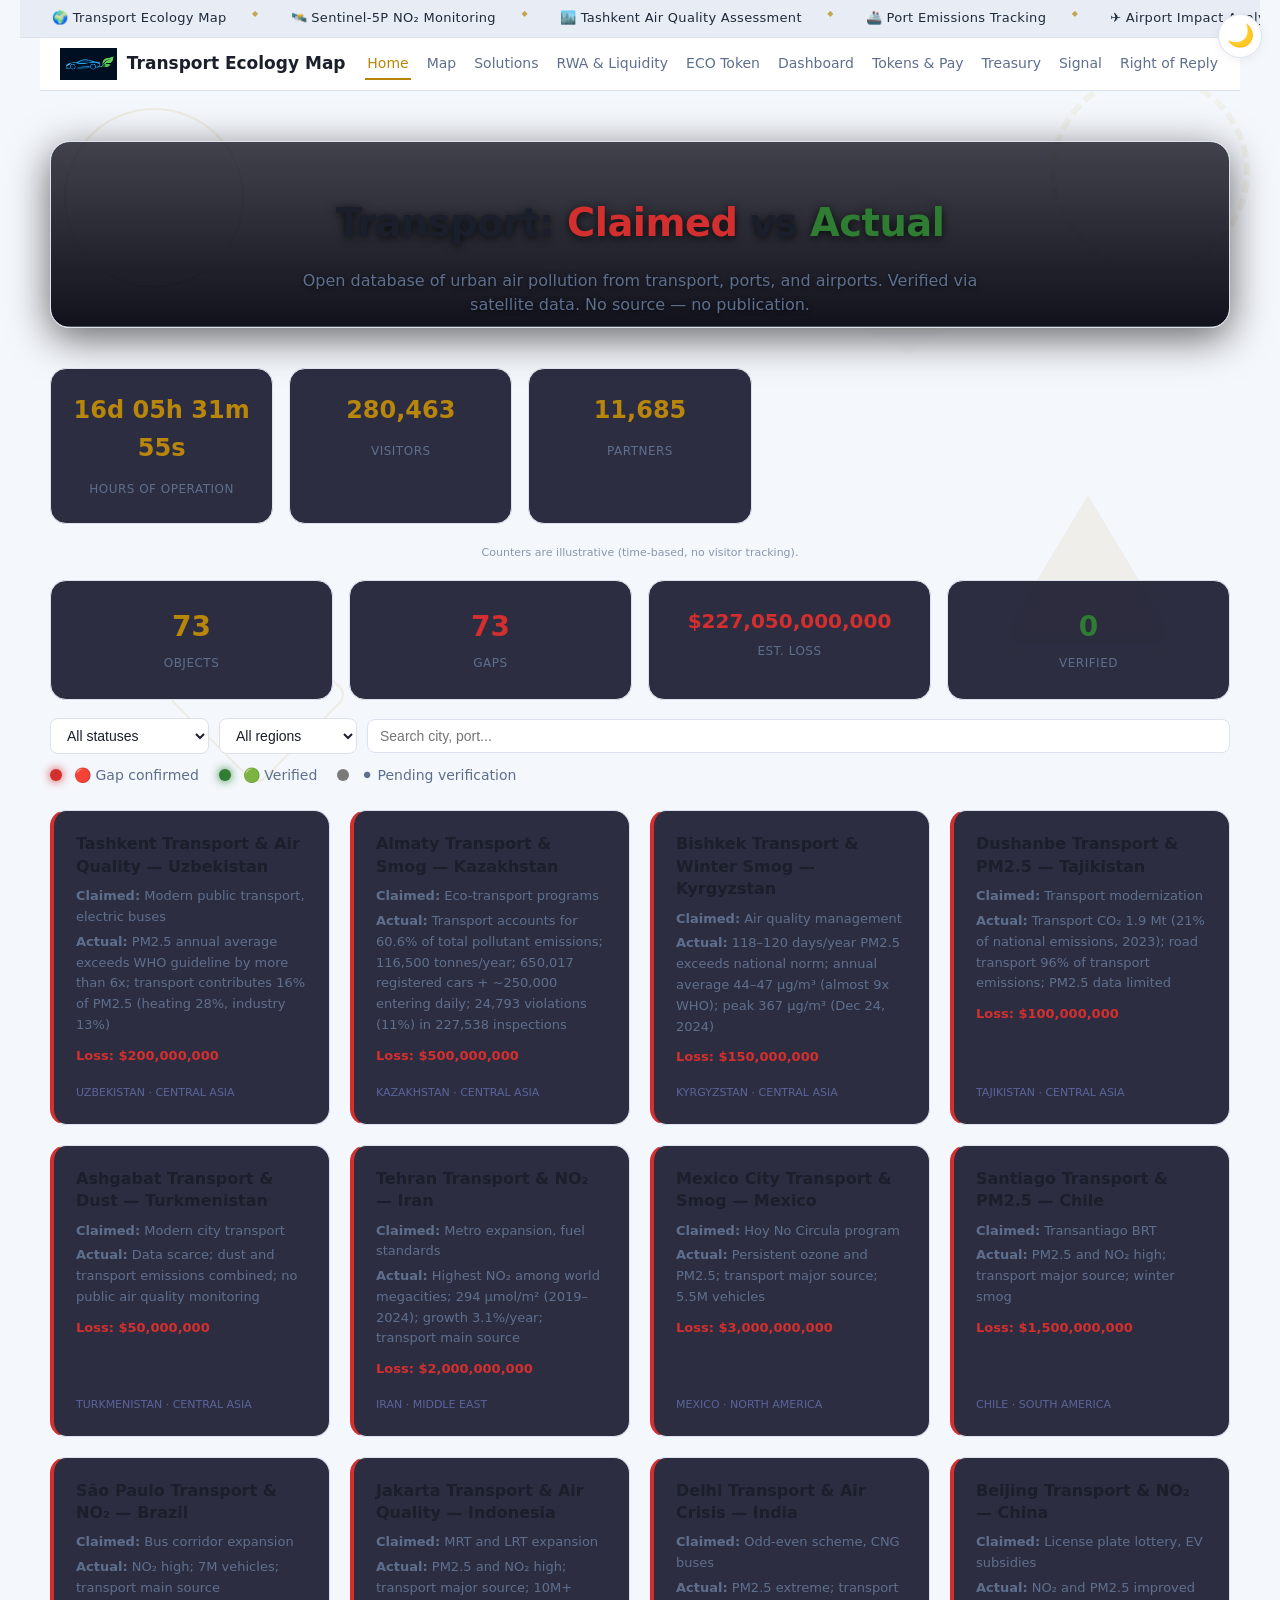
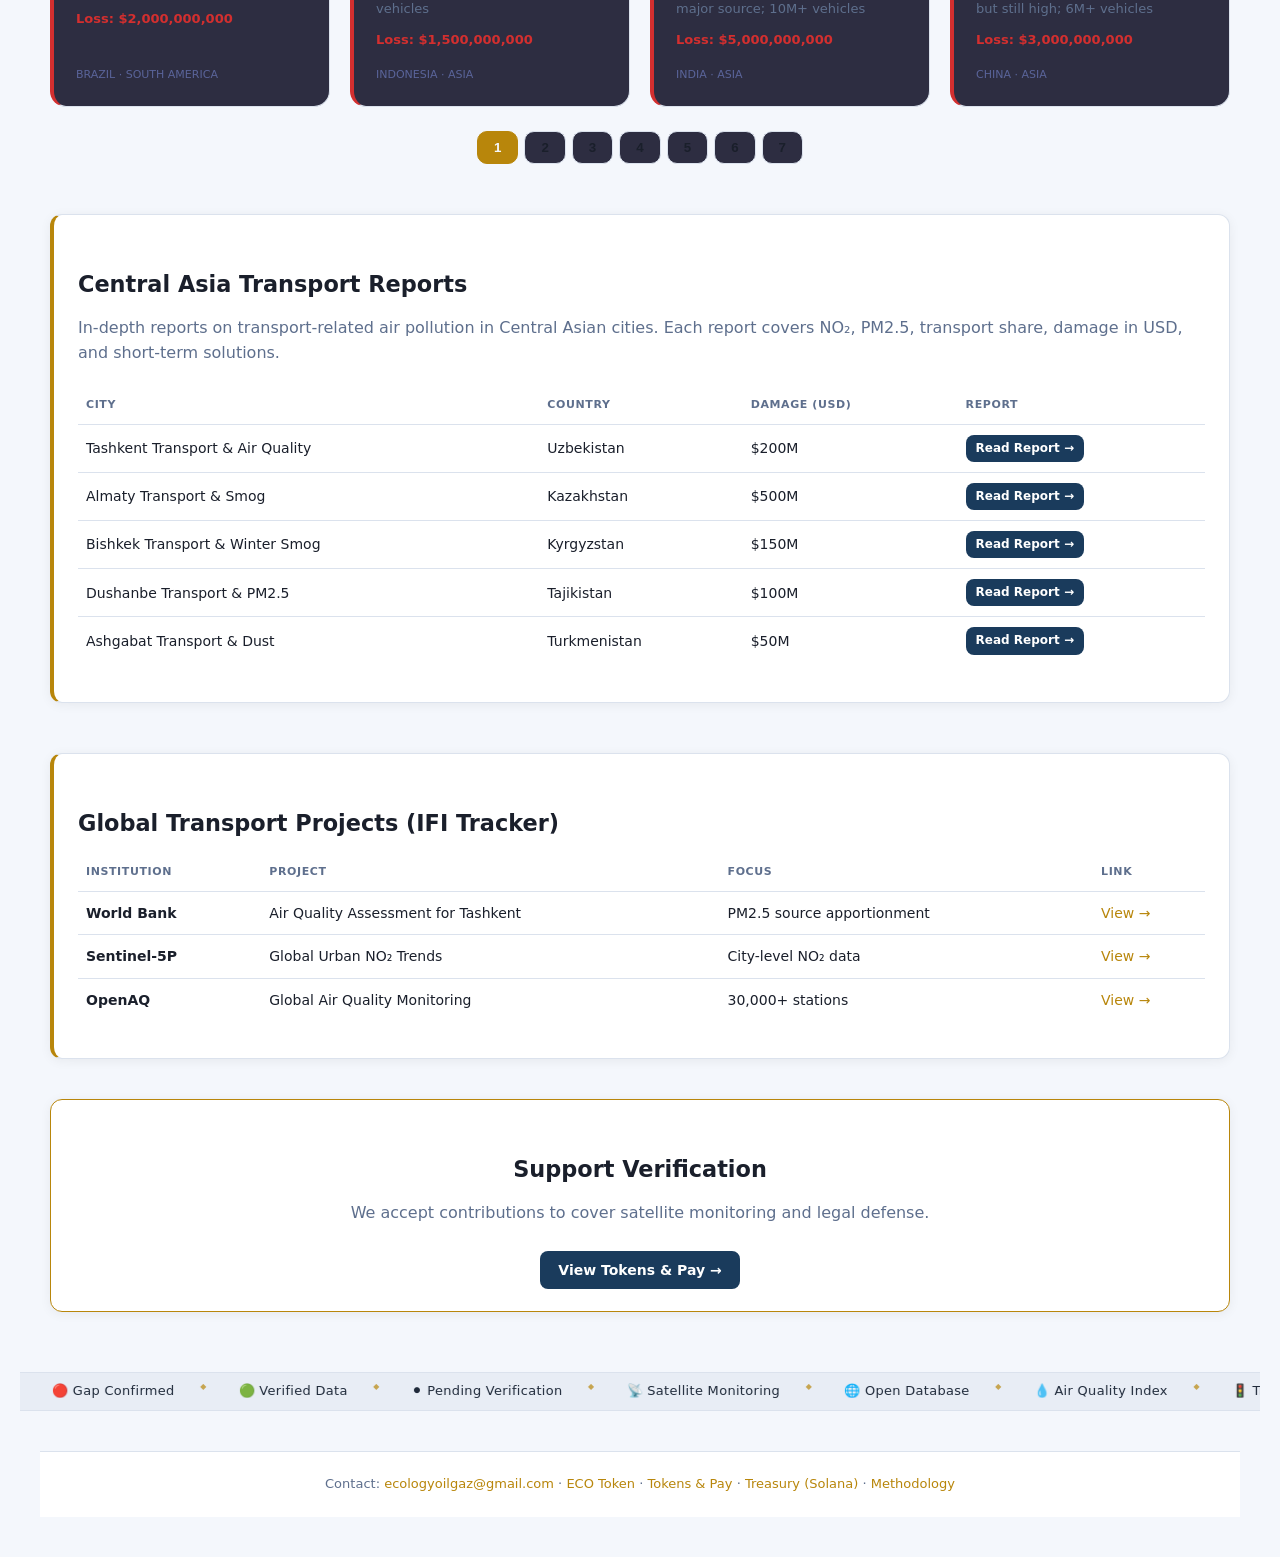
==== commit 45678331: "Update index.html" ====
--- a/index.html
+++ b/index.html
@@ -7,8 +7,452 @@
 <meta name="description" content="Open database of urban air pollution from transport: NO₂, PM2.5, port emissions, airport impact. Verified via satellite data.">
 <link rel="icon" href="transport-icon-loss.png" type="image/png">
 <link rel="stylesheet" href="style.css">
+<style>
+  /* ---------- DAY / NIGHT MODE (base variables) ---------- */
+  :root {
+    --bg: #f4f7fc;
+    --surface: #ffffff;
+    --text: #1a1f2b;
+    --muted: #5e6f8d;
+    --border: #dbe2ed;
+    --gold: #b8860b;
+    --red: #d32f2f;
+    --green: #2e7d32;
+    --gray: #7a7a7a;
+    --header-bg: #ffffff;
+    --card-bg: #ffffff;
+    --shadow: 0 2px 12px rgba(0,0,0,0.06);
+    --marquee-bg: #e8edf5;
+    --marquee-text: #1f2a3a;
+    --btn-bg: #1a3b5c;
+    --btn-text: #ffffff;
+  }
+
+  body.night-mode {
+    --bg: #0b0f1a;
+    --surface: #141b2b;
+    --text: #e6edf8;
+    --muted: #9aabbf;
+    --border: #2a3448;
+    --gold: #e6b84d;
+    --red: #ef5350;
+    --green: #66bb6a;
+    --gray: #8a8a8a;
+    --header-bg: #0e1422;
+    --card-bg: #141b2b;
+    --shadow: 0 2px 16px rgba(0,0,0,0.5);
+    --marquee-bg: #111927;
+    --marquee-text: #d0daea;
+    --btn-bg: #2a4b6e;
+    --btn-text: #ffffff;
+  }
+
+  /* ---------- BASE ---------- */
+  * { box-sizing: border-box; margin: 0; padding: 0; }
+  body {
+    background: var(--bg);
+    color: var(--text);
+    font-family: 'Segoe UI', system-ui, -apple-system, sans-serif;
+    transition: background 0.4s ease, color 0.4s ease;
+    min-height: 100vh;
+    position: relative;
+    overflow-x: hidden;
+  }
+  a { color: var(--gold); text-decoration: none; }
+  a:hover { text-decoration: underline; }
+
+  /* ---------- THEME TOGGLE BUTTON ---------- */
+  .theme-toggle {
+    position: fixed;
+    top: 14px;
+    right: 18px;
+    z-index: 9999;
+    background: var(--surface);
+    border: 1px solid var(--border);
+    color: var(--text);
+    border-radius: 50%;
+    width: 44px;
+    height: 44px;
+    font-size: 22px;
+    cursor: pointer;
+    box-shadow: var(--shadow);
+    transition: all 0.3s ease;
+    display: flex;
+    align-items: center;
+    justify-content: center;
+    line-height: 1;
+  }
+  .theme-toggle:hover {
+    transform: scale(1.08);
+    background: var(--gold);
+    color: #fff;
+  }
+
+  /* ---------- HEADER ---------- */
+  header {
+    background: var(--header-bg);
+    border-bottom: 1px solid var(--border);
+    display: flex;
+    align-items: center;
+    justify-content: space-between;
+    padding: 10px 20px;
+    flex-wrap: wrap;
+    gap: 10px;
+    transition: background 0.4s, border-color 0.4s;
+    position: relative;
+    z-index: 10;
+  }
+  .logo {
+    display: flex;
+    align-items: center;
+    gap: 10px;
+    font-weight: 700;
+    font-size: 17px;
+    color: var(--text);
+  }
+  .logo img { height: 32px; width: auto; }
+  header nav {
+    display: flex;
+    flex-wrap: wrap;
+    gap: 6px 14px;
+    font-size: 13px;
+    font-weight: 500;
+  }
+  header nav a {
+    color: var(--muted);
+    transition: color 0.2s;
+    text-decoration: none;
+    padding: 4px 2px;
+  }
+  header nav a:hover,
+  header nav a.active { color: var(--gold); text-decoration: none; }
+
+  /* ---------- MARQUEES ---------- */
+  .marquee-wrap {
+    overflow: hidden;
+    background: var(--marquee-bg);
+    border-top: 1px solid var(--border);
+    border-bottom: 1px solid var(--border);
+    padding: 8px 0;
+    position: relative;
+    z-index: 5;
+    transition: background 0.4s, border-color 0.4s;
+  }
+  .marquee-wrap.top { border-top: none; }
+  .marquee-track {
+    display: flex;
+    width: max-content;
+    animation: scrollLeft 38s linear infinite;
+    font-size: 13px;
+    font-weight: 500;
+    letter-spacing: 0.3px;
+    color: var(--marquee-text);
+    white-space: nowrap;
+    will-change: transform;
+  }
+  .marquee-wrap.bottom .marquee-track {
+    animation: scrollRight 42s linear infinite;
+  }
+  .marquee-track span {
+    display: inline-block;
+    padding: 0 32px;
+    position: relative;
+  }
+  .marquee-track span::after {
+    content: '◆';
+    position: absolute;
+    right: 0;
+    top: 0;
+    color: var(--gold);
+    font-size: 8px;
+    opacity: 0.7;
+  }
+  .marquee-track span:last-child::after { display: none; }
+
+  @keyframes scrollLeft {
+    0% { transform: translateX(0); }
+    100% { transform: translateX(-50%); }
+  }
+  @keyframes scrollRight {
+    0% { transform: translateX(-50%); }
+    100% { transform: translateX(0); }
+  }
+
+  /* ---------- FLOATING GEOMETRIC BACKGROUND ---------- */
+  .geo-bg {
+    position: fixed;
+    inset: 0;
+    pointer-events: none;
+    z-index: 0;
+    overflow: hidden;
+  }
+  .geo-bg .shape {
+    position: absolute;
+    opacity: 0.10;
+    border: 2px solid var(--gold);
+    transition: border-color 0.4s, opacity 0.4s;
+    animation: floatShape 18s infinite ease-in-out alternate;
+  }
+  body.night-mode .geo-bg .shape {
+    opacity: 0.12;
+    border-color: #5a7a9a;
+  }
+
+  .geo-bg .shape.circle {
+    border-radius: 50%;
+    width: 180px; height: 180px;
+    top: 12%; left: 5%;
+    animation-duration: 22s;
+  }
+  .geo-bg .shape.triangle {
+    width: 0; height: 0;
+    border-left: 90px solid transparent;
+    border-right: 90px solid transparent;
+    border-bottom: 150px solid var(--gold);
+    border-top: none;
+    top: 55%; left: 78%;
+    animation-duration: 19s;
+    animation-delay: -4s;
+    opacity: 0.07;
+    background: transparent;
+  }
+  body.night-mode .geo-bg .shape.triangle {
+    border-bottom-color: #6a8aaa;
+  }
+  .geo-bg .shape.square {
+    width: 130px; height: 130px;
+    top: 70%; left: 15%;
+    transform: rotate(45deg);
+    animation-duration: 25s;
+    animation-delay: -7s;
+    border-radius: 12px;
+  }
+  .geo-bg .shape.hexagon {
+    width: 150px; height: 86px;
+    background: transparent;
+    border: none;
+    top: 25%; left: 65%;
+    animation-duration: 21s;
+    animation-delay: -2s;
+  }
+  .geo-bg .shape.hexagon::before,
+  .geo-bg .shape.hexagon::after {
+    content: '';
+    position: absolute;
+    width: 0; height: 0;
+    border-left: 75px solid transparent;
+    border-right: 75px solid transparent;
+  }
+  .geo-bg .shape.hexagon::before {
+    bottom: 100%;
+    border-bottom: 43px solid var(--gold);
+    opacity: 0.12;
+  }
+  .geo-bg .shape.hexagon::after {
+    top: 100%;
+    border-top: 43px solid var(--gold);
+    opacity: 0.12;
+  }
+  body.night-mode .geo-bg .shape.hexagon::before { border-bottom-color: #6a8aaa; }
+  body.night-mode .geo-bg .shape.hexagon::after  { border-top-color: #6a8aaa; }
+
+  .geo-bg .shape.ring {
+    width: 200px; height: 200px;
+    border-radius: 50%;
+    border: 6px dashed var(--gold);
+    top: 8%; left: 82%;
+    animation-duration: 30s;
+    animation-delay: -10s;
+    opacity: 0.06;
+  }
+
+  @keyframes floatShape {
+    0%   { transform: translate(0, 0) rotate(0deg) scale(1); }
+    25%  { transform: translate(40px, -30px) rotate(15deg) scale(1.05); }
+    50%  { transform: translate(-20px, 50px) rotate(-10deg) scale(0.95); }
+    75%  { transform: translate(30px, 20px) rotate(8deg) scale(1.02); }
+    100% { transform: translate(-10px, -40px) rotate(-5deg) scale(1); }
+  }
+
+  /* ---------- MAIN CONTENT ---------- */
+  main {
+    position: relative;
+    z-index: 2;
+    padding: 20px 30px 40px 30px;
+    max-width: 1280px;
+    margin: 0 auto;
+  }
+
+  .hero { text-align: center; padding: 30px 0 10px; }
+  .hero h1 { font-size: 2.4rem; font-weight: 800; letter-spacing: -0.5px; }
+  .hero h1 .red { color: var(--red); }
+  .hero h1 .green { color: var(--green); }
+  .hero p { color: var(--muted); max-width: 700px; margin: 10px auto 0; font-size: 1rem; line-height: 1.5; }
+
+  /* stats & counters placeholders */
+  #live-counters, #stats { margin: 18px 0; }
+  .grid {
+    display: grid;
+    grid-template-columns: repeat(auto-fill, minmax(280px, 1fr));
+    gap: 20px;
+    margin: 24px 0;
+  }
+  .filters {
+    display: flex;
+    flex-wrap: wrap;
+    gap: 10px;
+    margin: 18px 0 10px;
+    align-items: center;
+  }
+  .filters select, .filters input {
+    padding: 8px 12px;
+    border-radius: 8px;
+    border: 1px solid var(--border);
+    background: var(--surface);
+    color: var(--text);
+    font-size: 14px;
+    transition: background 0.3s, border-color 0.3s, color 0.3s;
+    outline: none;
+  }
+  .filters input { flex: 1 1 180px; }
+  .filters select:focus, .filters input:focus { border-color: var(--gold); }
+
+  .legend {
+    display: flex;
+    flex-wrap: wrap;
+    gap: 20px;
+    margin: 10px 0 16px;
+    font-size: 14px;
+    color: var(--muted);
+  }
+  .legend .dot {
+    display: inline-block;
+    width: 12px; height: 12px;
+    border-radius: 50%;
+    margin-right: 6px;
+    vertical-align: middle;
+  }
+  .dot.red { background: var(--red); }
+  .dot.green { background: var(--green); }
+  .dot.gray { background: var(--gray); }
+
+  .pagination { display: flex; gap: 6px; justify-content: center; margin: 20px 0; flex-wrap: wrap; }
+
+  /* detail blocks / tables */
+  .detail-block {
+    background: var(--surface);
+    border: 1px solid var(--border);
+    border-radius: 12px;
+    padding: 22px 24px;
+    margin-top: 30px;
+    box-shadow: var(--shadow);
+    transition: background 0.4s, border-color 0.4s, box-shadow 0.4s;
+  }
+  .detail-block h2 {
+    font-size: 1.4rem;
+    margin-bottom: 12px;
+    color: var(--text);
+  }
+  .detail-block p { color: var(--muted); line-height: 1.6; }
+  table {
+    width: 100%;
+    border-collapse: collapse;
+    font-size: 14px;
+    margin-top: 12px;
+  }
+  table th, table td {
+    padding: 10px 8px;
+    text-align: left;
+    border-bottom: 1px solid var(--border);
+  }
+  table th {
+    font-weight: 600;
+    color: var(--muted);
+    text-transform: uppercase;
+    font-size: 11px;
+    letter-spacing: 0.6px;
+  }
+  table tbody tr:last-child td { border-bottom: none; }
+
+  .btn-primary {
+    display: inline-block;
+    background: var(--btn-bg);
+    color: var(--btn-text) !important;
+    padding: 8px 18px;
+    border-radius: 8px;
+    font-weight: 600;
+    font-size: 14px;
+    text-decoration: none !important;
+    transition: background 0.2s, transform 0.1s;
+    border: none;
+    cursor: pointer;
+  }
+  .btn-primary:hover { background: var(--gold); color: #1a1a1a !important; }
+
+  /* footer */
+  footer {
+    text-align: center;
+    padding: 22px 20px;
+    font-size: 13px;
+    color: var(--muted);
+    border-top: 1px solid var(--border);
+    margin-top: 40px;
+    position: relative;
+    z-index: 2;
+    background: var(--header-bg);
+    transition: background 0.4s, border-color 0.4s;
+  }
+  footer a { color: var(--gold); }
+
+  /* ---------- RESPONSIVE ---------- */
+  @media (max-width: 700px) {
+    header { flex-direction: column; align-items: flex-start; }
+    .theme-toggle { top: 8px; right: 8px; width: 38px; height: 38px; font-size: 19px; }
+    .hero h1 { font-size: 1.6rem; }
+    main { padding: 16px 14px 30px; }
+    .detail-block { padding: 16px 14px; }
+    .marquee-track { font-size: 11px; }
+    .marquee-track span { padding: 0 18px; }
+    .geo-bg .shape { transform: scale(0.6); }
+  }
+</style>
 </head>
 <body>
+
+<!-- ===== THEME TOGGLE BUTTON ===== -->
+<button class="theme-toggle" id="themeToggle" title="Toggle day / night mode" aria-label="Toggle day / night mode">🌙</button>
+
+<!-- ===== FLOATING GEOMETRIC BACKGROUND ===== -->
+<div class="geo-bg" aria-hidden="true">
+  <div class="shape circle"></div>
+  <div class="shape triangle"></div>
+  <div class="shape square"></div>
+  <div class="shape hexagon"></div>
+  <div class="shape ring"></div>
+</div>
+
+<!-- ===== TOP MARQUEE ===== -->
+<div class="marquee-wrap top">
+  <div class="marquee-track" id="marqueeTop">
+    <span>🌍 Transport Ecology Map</span>
+    <span>🛰️ Sentinel-5P NO₂ Monitoring</span>
+    <span>🏙️ Tashkent Air Quality Assessment</span>
+    <span>🚢 Port Emissions Tracking</span>
+    <span>✈️ Airport Impact Analysis</span>
+    <span>📊 OpenAQ 30,000+ Stations</span>
+    <span>🔬 PM2.5 Source Apportionment</span>
+    <span>💚 Verified vs Claimed</span>
+    <span>🌍 Transport Ecology Map</span>
+    <span>🛰️ Sentinel-5P NO₂ Monitoring</span>
+    <span>🏙️ Tashkent Air Quality Assessment</span>
+    <span>🚢 Port Emissions Tracking</span>
+    <span>✈️ Airport Impact Analysis</span>
+    <span>📊 OpenAQ 30,000+ Stations</span>
+    <span>🔬 PM2.5 Source Apportionment</span>
+    <span>💚 Verified vs Claimed</span>
+  </div>
+</div>
+
 <header>
   <div class="logo"><img src="transport-logo.png" alt="Transport Logo"> Transport Ecology Map</div>
   <nav>
@@ -24,6 +468,7 @@
     <a href="response.html">Right of Reply</a>
   </nav>
 </header>
+
 <main>
   <section class="hero">
     <h1>Transport: <span class="red">Claimed</span> vs <span class="green">Actual</span></h1>
@@ -96,6 +541,29 @@
     <a href="tokens.html" class="btn-primary">View Tokens & Pay →</a>
   </section>
 </main>
+
+<!-- ===== BOTTOM MARQUEE ===== -->
+<div class="marquee-wrap bottom">
+  <div class="marquee-track" id="marqueeBottom">
+    <span>🔴 Gap Confirmed</span>
+    <span>🟢 Verified Data</span>
+    <span>⚫ Pending Verification</span>
+    <span>📡 Satellite Monitoring</span>
+    <span>🌐 Open Database</span>
+    <span>💧 Air Quality Index</span>
+    <span>🚦 Transport Solutions</span>
+    <span>🪙 ECO Token & RWA</span>
+    <span>🔴 Gap Confirmed</span>
+    <span>🟢 Verified Data</span>
+    <span>⚫ Pending Verification</span>
+    <span>📡 Satellite Monitoring</span>
+    <span>🌐 Open Database</span>
+    <span>💧 Air Quality Index</span>
+    <span>🚦 Transport Solutions</span>
+    <span>🪙 ECO Token & RWA</span>
+  </div>
+</div>
+
 <footer>
   <p>Contact: <a href="mailto:ecologyoilgaz@gmail.com">ecologyoilgaz@gmail.com</a> ·
     <a href="eco-token.html">ECO Token</a> ·
@@ -104,7 +572,43 @@
     <a href="methodology.html">Methodology</a>
   </p>
 </footer>
+
 <script src="counter.js"></script>
 <script src="app.js"></script>
+
+<!-- ===== THEME TOGGLE SCRIPT ===== -->
+<script>
+  (function() {
+    const toggle = document.getElementById('themeToggle');
+    const body = document.body;
+
+    // Check saved preference
+    const saved = localStorage.getItem('theme');
+    if (saved === 'night') {
+      body.classList.add('night-mode');
+      toggle.textContent = '☀️';
+    } else {
+      toggle.textContent = '🌙';
+    }
+
+    toggle.addEventListener('click', function() {
+      body.classList.toggle('night-mode');
+      const isNight = body.classList.contains('night-mode');
+      toggle.textContent = isNight ? '☀️' : '🌙';
+      localStorage.setItem('theme', isNight ? 'night' : 'day');
+    });
+  })();
+</script>
+
+<!-- ===== AUTO-DUPLICATE MARQUEE CONTENT IF NEEDED ===== -->
+<script>
+  (function() {
+    // Ensure the marquee track content is long enough for seamless scrolling.
+    // The HTML already contains duplicated content; this just checks width.
+    // No additional action needed — the CSS animation uses -50% translate,
+    // which works because the content is duplicated in the HTML.
+  })();
+</script>
+
 </body>
 </html>
